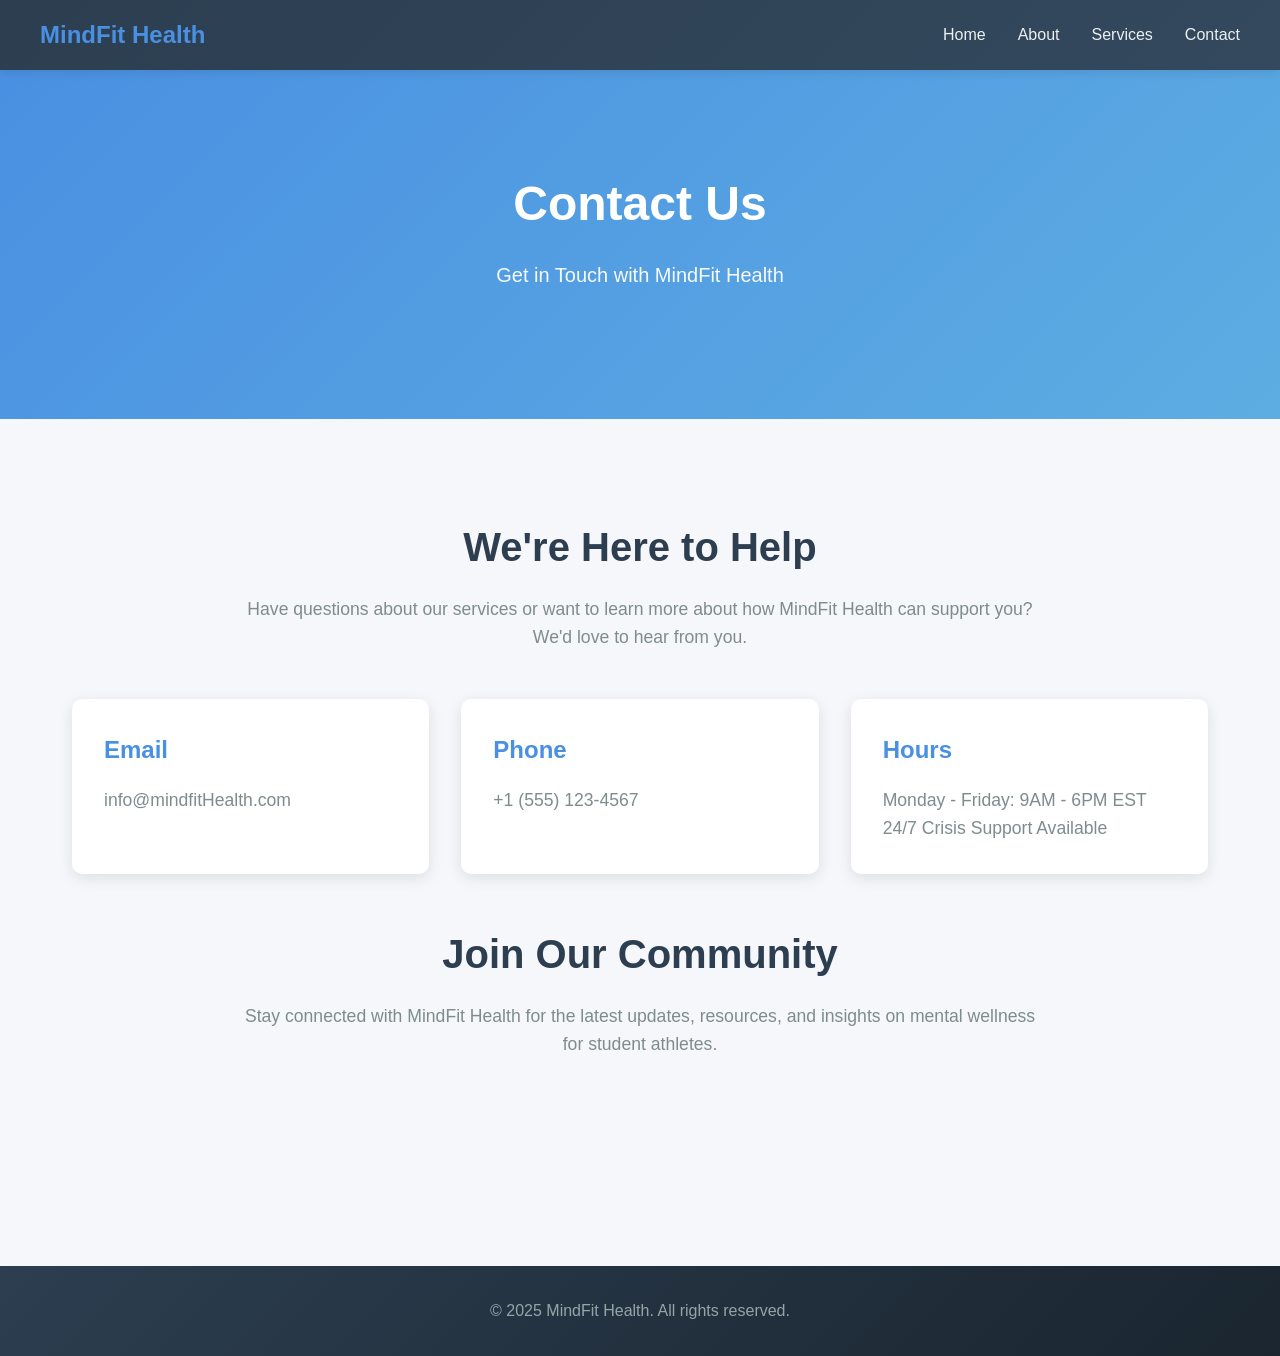
==== contact.html @ 3478e1e3 "Create initial website structure with loading page and main pages Co-authored-by: ofomamj-web <22924" ====
<!DOCTYPE html>
<html lang="en">
<head>
    <meta charset="UTF-8">
    <meta name="viewport" content="width=device-width, initial-scale=1.0">
    <title>Contact - MindFit Health</title>
    <link rel="stylesheet" href="main.css">
</head>
<body>
    <!-- Navigation -->
    <nav>
        <div class="nav-container">
            <a href="home.html" class="nav-logo">MindFit Health</a>
            <button class="menu-toggle" id="menuToggle">☰</button>
            <ul class="nav-menu" id="navMenu">
                <li><a href="home.html">Home</a></li>
                <li><a href="about.html">About</a></li>
                <li><a href="services.html">Services</a></li>
                <li><a href="contact.html">Contact</a></li>
            </ul>
        </div>
    </nav>

    <!-- Hero Section -->
    <section class="hero">
        <h1>Contact Us</h1>
        <p>Get in Touch with MindFit Health</p>
    </section>

    <!-- Contact Section -->
    <section class="section">
        <div class="container">
            <h2>We're Here to Help</h2>
            <p>Have questions about our services or want to learn more about how MindFit Health can support you? We'd love to hear from you.</p>
            
            <div class="features-grid" style="margin-top: 3rem;">
                <div class="feature-card">
                    <h3>Email</h3>
                    <p>info@mindfitHealth.com</p>
                </div>
                <div class="feature-card">
                    <h3>Phone</h3>
                    <p>+1 (555) 123-4567</p>
                </div>
                <div class="feature-card">
                    <h3>Hours</h3>
                    <p>Monday - Friday: 9AM - 6PM EST<br>24/7 Crisis Support Available</p>
                </div>
            </div>

            <div style="text-align: center; margin-top: 3rem;">
                <h2>Join Our Community</h2>
                <p>Stay connected with MindFit Health for the latest updates, resources, and insights on mental wellness for student athletes.</p>
            </div>
        </div>
    </section>

    <!-- Footer -->
    <footer>
        <p>&copy; 2025 MindFit Health. All rights reserved.</p>
    </footer>

    <script>
        // Mobile menu toggle
        const menuToggle = document.getElementById('menuToggle');
        const navMenu = document.getElementById('navMenu');

        menuToggle.addEventListener('click', () => {
            navMenu.classList.toggle('active');
        });
    </script>
</body>
</html>
---- main.css ----
/* Global Styles */
* {
    margin: 0;
    padding: 0;
    box-sizing: border-box;
}

body {
    font-family: 'Segoe UI', Tahoma, Geneva, Verdana, sans-serif;
    background-color: #f5f7fa;
    color: #2C3E50;
    line-height: 1.6;
}

/* Navigation Bar */
nav {
    background: linear-gradient(135deg, #2C3E50 0%, #34495e 100%);
    padding: 1rem 2rem;
    box-shadow: 0 2px 10px rgba(0, 0, 0, 0.1);
    position: sticky;
    top: 0;
    z-index: 1000;
}

.nav-container {
    max-width: 1200px;
    margin: 0 auto;
    display: flex;
    justify-content: space-between;
    align-items: center;
}

.nav-logo {
    color: #4A90E2;
    font-size: 1.5rem;
    font-weight: 700;
    text-decoration: none;
}

.nav-menu {
    display: flex;
    list-style: none;
    gap: 2rem;
}

.nav-menu a {
    color: #ecf0f1;
    text-decoration: none;
    font-weight: 500;
    transition: color 0.3s ease;
}

.nav-menu a:hover {
    color: #4A90E2;
}

/* Mobile Menu Toggle */
.menu-toggle {
    display: none;
    background: none;
    border: none;
    color: #ecf0f1;
    font-size: 1.5rem;
    cursor: pointer;
}

/* Main Content Container */
.container {
    max-width: 1200px;
    margin: 0 auto;
    padding: 2rem;
}

/* Hero Section */
.hero {
    background: linear-gradient(135deg, #4A90E2 0%, #5DADE2 100%);
    color: white;
    padding: 6rem 2rem;
    text-align: center;
}

.hero h1 {
    font-size: 3rem;
    margin-bottom: 1rem;
    font-weight: 700;
}

.hero p {
    font-size: 1.25rem;
    margin-bottom: 2rem;
    opacity: 0.95;
}

.cta-button {
    display: inline-block;
    padding: 1rem 2.5rem;
    background-color: #2C3E50;
    color: white;
    text-decoration: none;
    border-radius: 50px;
    font-weight: 600;
    transition: all 0.3s ease;
    box-shadow: 0 4px 15px rgba(0, 0, 0, 0.2);
}

.cta-button:hover {
    background-color: #1a252f;
    transform: translateY(-2px);
    box-shadow: 0 6px 20px rgba(0, 0, 0, 0.3);
}

/* Content Sections */
.section {
    padding: 4rem 2rem;
}

.section h2 {
    font-size: 2.5rem;
    margin-bottom: 1rem;
    color: #2C3E50;
    text-align: center;
}

.section p {
    font-size: 1.1rem;
    color: #7f8c8d;
    text-align: center;
    max-width: 800px;
    margin: 0 auto 3rem;
}

/* Features Grid */
.features-grid {
    display: grid;
    grid-template-columns: repeat(auto-fit, minmax(300px, 1fr));
    gap: 2rem;
    max-width: 1200px;
    margin: 0 auto;
}

.feature-card {
    background: white;
    padding: 2rem;
    border-radius: 10px;
    box-shadow: 0 4px 15px rgba(0, 0, 0, 0.1);
    transition: transform 0.3s ease, box-shadow 0.3s ease;
}

.feature-card:hover {
    transform: translateY(-5px);
    box-shadow: 0 6px 25px rgba(0, 0, 0, 0.15);
}

.feature-card h3 {
    color: #4A90E2;
    font-size: 1.5rem;
    margin-bottom: 1rem;
}

.feature-card p {
    color: #7f8c8d;
    text-align: left;
    margin: 0;
}

/* Footer */
footer {
    background: linear-gradient(135deg, #2C3E50 0%, #1a252f 100%);
    color: #ecf0f1;
    text-align: center;
    padding: 2rem;
    margin-top: 4rem;
}

footer p {
    margin: 0;
    color: #95a5a6;
}

/* Responsive Design */
@media (max-width: 768px) {
    .nav-menu {
        position: fixed;
        left: -100%;
        top: 70px;
        flex-direction: column;
        background-color: #2C3E50;
        width: 100%;
        text-align: center;
        transition: 0.3s;
        box-shadow: 0 10px 27px rgba(0, 0, 0, 0.05);
        padding: 2rem 0;
    }

    .nav-menu.active {
        left: 0;
    }

    .menu-toggle {
        display: block;
    }

    .hero h1 {
        font-size: 2rem;
    }

    .hero p {
        font-size: 1rem;
    }

    .section h2 {
        font-size: 2rem;
    }

    .features-grid {
        grid-template-columns: 1fr;
    }
}
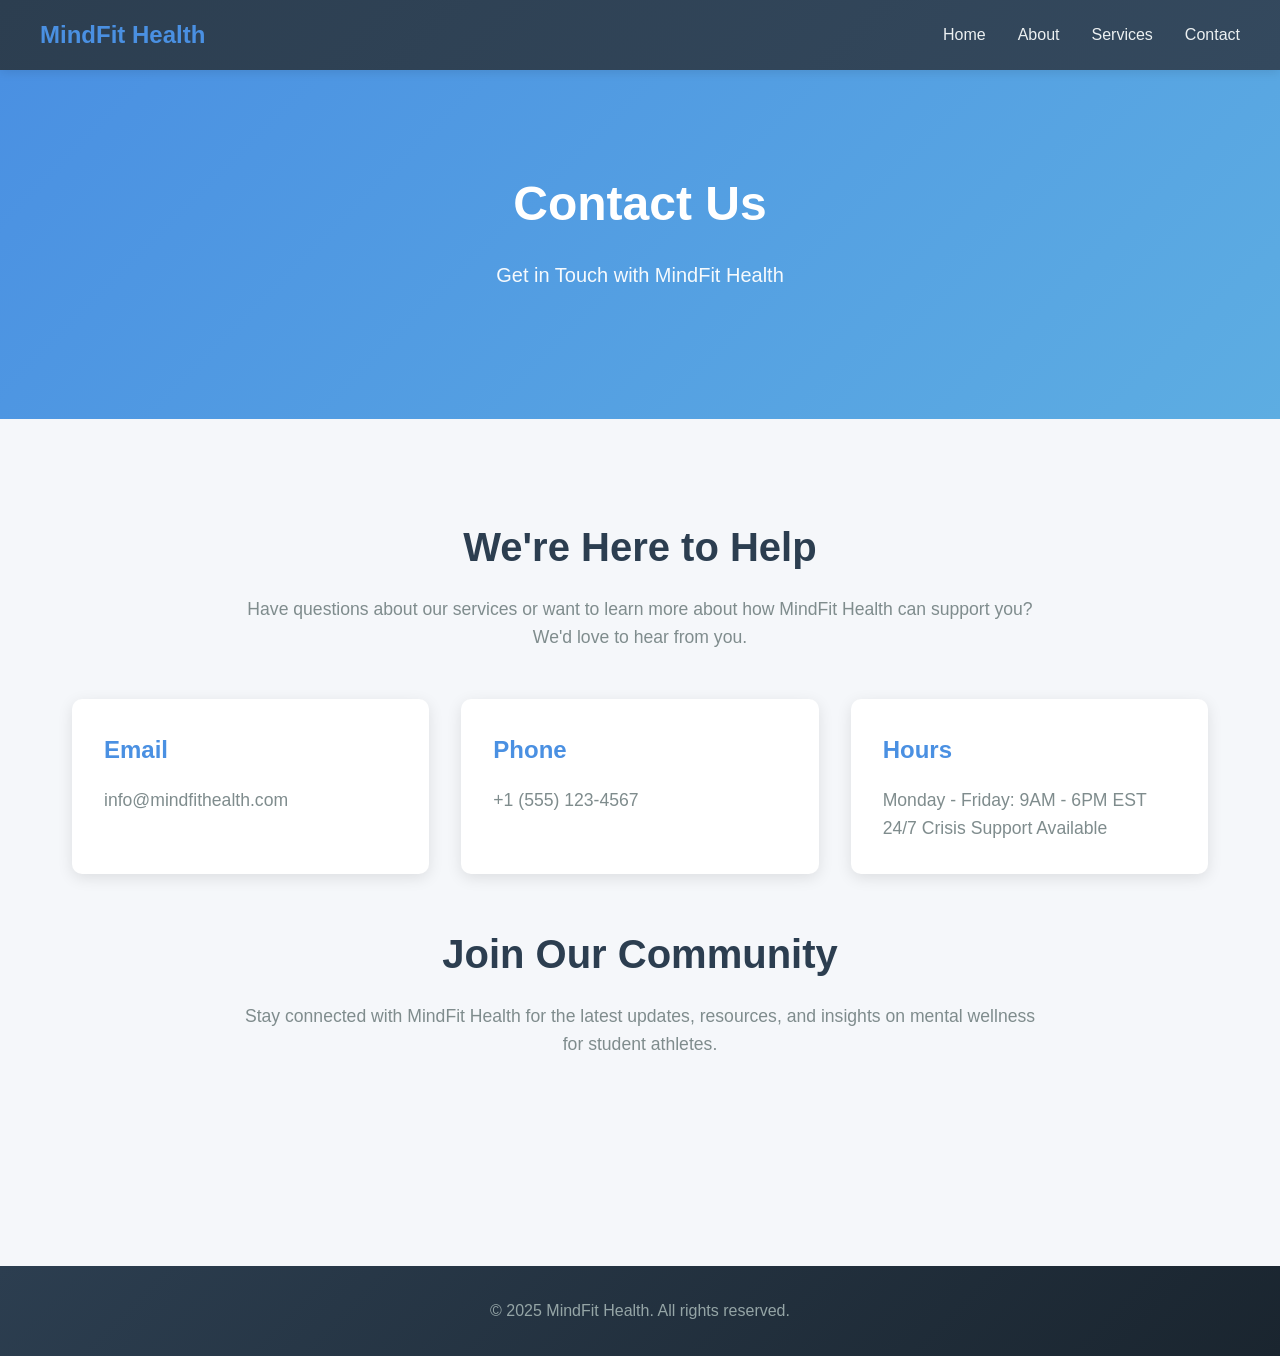
==== commit 26571607: "Update contact.html Co-authored-by: Copilot <175728472+Copilot@users.noreply.github.com>" ====
--- a/contact.html
+++ b/contact.html
@@ -36,7 +36,7 @@
             <div class="features-grid" style="margin-top: 3rem;">
                 <div class="feature-card">
                     <h3>Email</h3>
-                    <p>info@mindfitHealth.com</p>
+                    <p>info@mindfithealth.com</p>
                 </div>
                 <div class="feature-card">
                     <h3>Phone</h3>
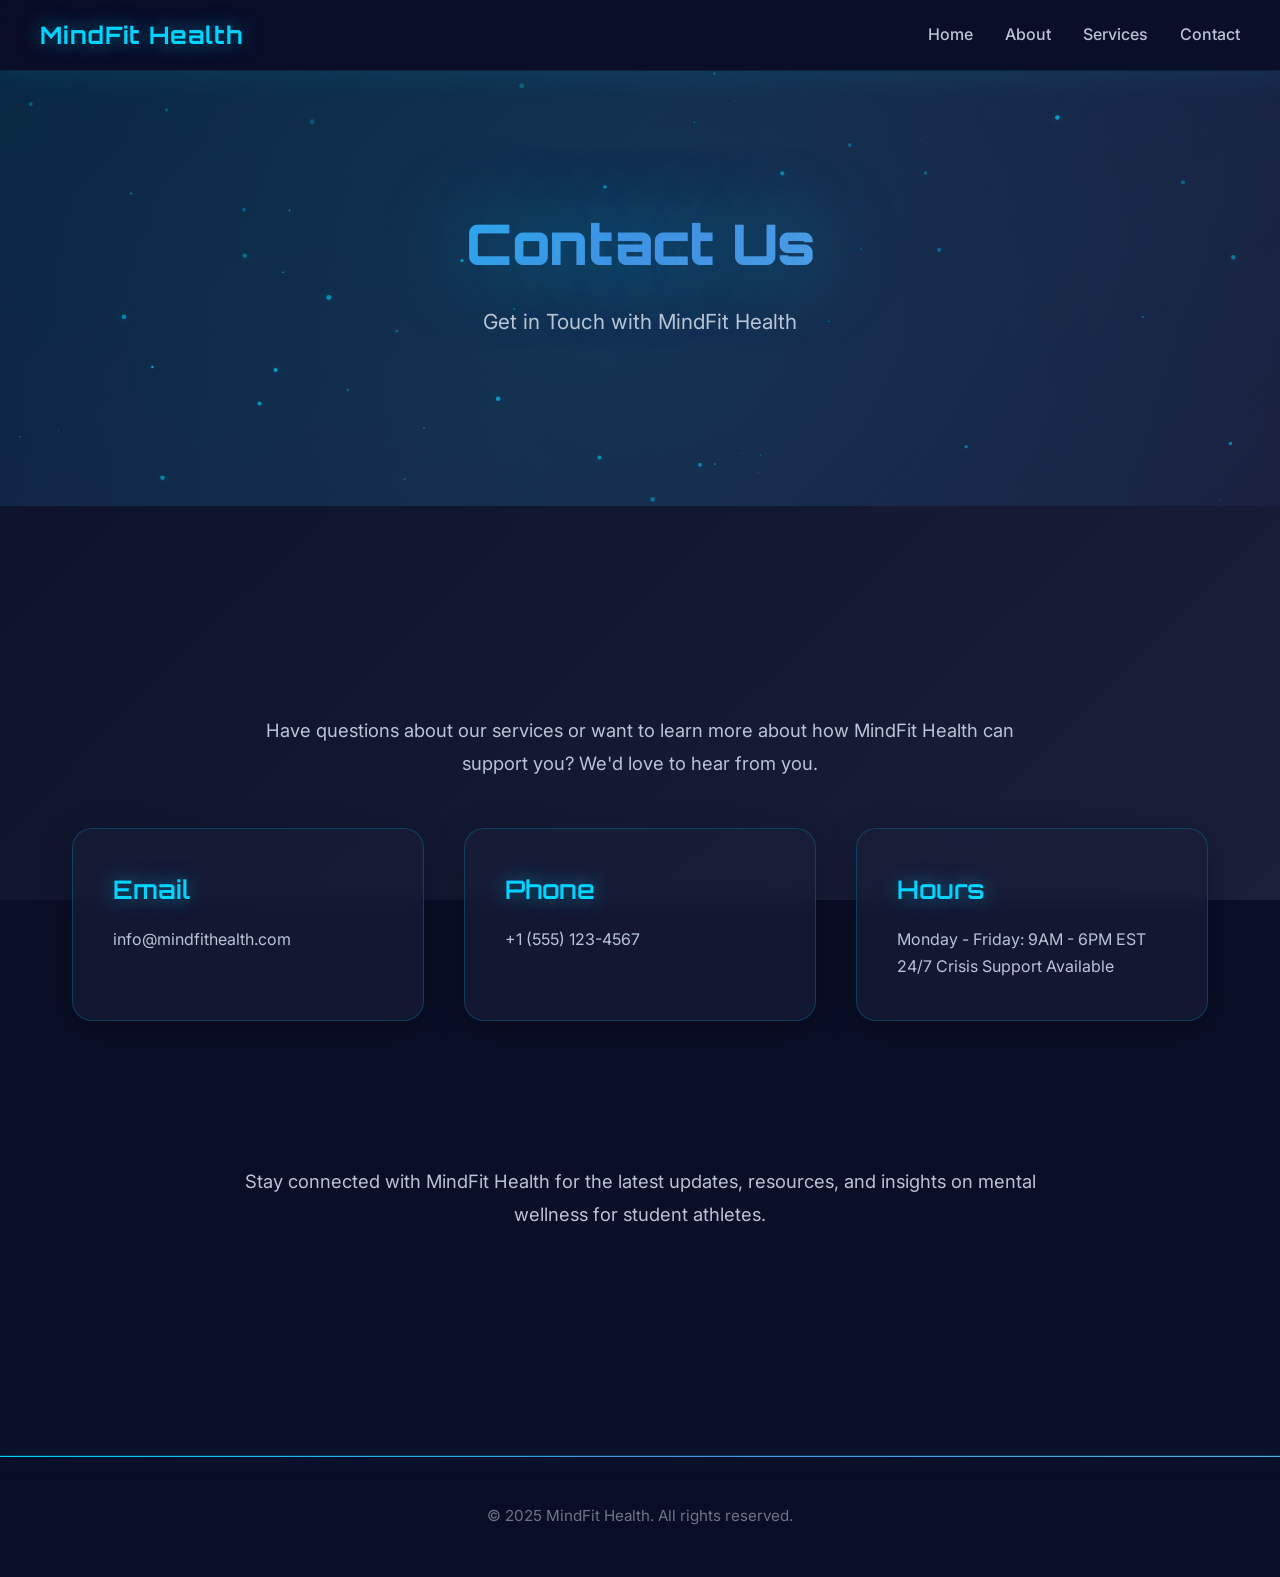
==== commit 241a38e6: "Transform website with cinematic dark theme and advanced animations Co-authored-by: ofomamj-web <229" ====
--- a/contact.html
+++ b/contact.html
@@ -60,6 +60,8 @@
         <p>&copy; 2025 MindFit Health. All rights reserved.</p>
     </footer>
 
+    <script src="particles.js"></script>
+    <script src="animations.js"></script>
     <script>
         // Mobile menu toggle
         const menuToggle = document.getElementById('menuToggle');
--- a/main.css
+++ b/main.css
@@ -1,4 +1,20 @@
 /* Global Styles */
+@import url('https://fonts.googleapis.com/css2?family=Orbitron:wght@400;500;700;900&family=Inter:wght@300;400;500;600;700&display=swap');
+
+:root {
+    --primary-bg: #0a0e27;
+    --secondary-bg: #1a1f3a;
+    --accent-color: #00d4ff;
+    --accent-glow: rgba(0, 212, 255, 0.5);
+    --text-primary: #ffffff;
+    --text-secondary: #b8c5d6;
+    --text-muted: #6b7688;
+    --card-bg: rgba(26, 31, 58, 0.6);
+    --card-border: rgba(0, 212, 255, 0.2);
+    --gradient-1: linear-gradient(135deg, #0a0e27 0%, #1a1f3a 50%, #2d1b4e 100%);
+    --gradient-2: linear-gradient(90deg, #00d4ff, #4A90E2, #5DADE2);
+}
+
 * {
     margin: 0;
     padding: 0;
@@ -6,20 +22,52 @@
 }
 
 body {
-    font-family: 'Segoe UI', Tahoma, Geneva, Verdana, sans-serif;
-    background-color: #f5f7fa;
-    color: #2C3E50;
+    font-family: 'Inter', 'Segoe UI', Tahoma, Geneva, Verdana, sans-serif;
+    background: var(--primary-bg);
+    color: var(--text-primary);
     line-height: 1.6;
+    overflow-x: hidden;
+}
+
+/* Smooth scrolling */
+html {
+    scroll-behavior: smooth;
+}
+
+/* Animated background */
+body::before {
+    content: '';
+    position: fixed;
+    top: 0;
+    left: 0;
+    width: 100%;
+    height: 100%;
+    background: linear-gradient(135deg, #0a0e27 0%, #1a1f3a 25%, #2d1b4e 50%, #1a1f3a 75%, #0a0e27 100%);
+    background-size: 400% 400%;
+    animation: gradientShift 20s ease infinite;
+    z-index: -1;
+}
+
+@keyframes gradientShift {
+    0%, 100% {
+        background-position: 0% 50%;
+    }
+    50% {
+        background-position: 100% 50%;
+    }
 }
 
 /* Navigation Bar */
 nav {
-    background: linear-gradient(135deg, #2C3E50 0%, #34495e 100%);
+    background: rgba(10, 14, 39, 0.85);
+    backdrop-filter: blur(10px);
+    -webkit-backdrop-filter: blur(10px);
     padding: 1rem 2rem;
-    box-shadow: 0 2px 10px rgba(0, 0, 0, 0.1);
+    box-shadow: 0 4px 30px rgba(0, 212, 255, 0.1);
     position: sticky;
     top: 0;
     z-index: 1000;
+    border-bottom: 1px solid rgba(0, 212, 255, 0.1);
 }
 
 .nav-container {
@@ -31,10 +79,19 @@
 }
 
 .nav-logo {
-    color: #4A90E2;
+    color: var(--accent-color);
     font-size: 1.5rem;
     font-weight: 700;
+    font-family: 'Orbitron', sans-serif;
     text-decoration: none;
+    text-shadow: 0 0 20px var(--accent-glow);
+    transition: all 0.3s ease;
+    letter-spacing: 1px;
+}
+
+.nav-logo:hover {
+    text-shadow: 0 0 30px var(--accent-glow), 0 0 60px var(--accent-glow);
+    transform: translateY(-2px);
 }
 
 .nav-menu {
@@ -44,24 +101,53 @@
 }
 
 .nav-menu a {
-    color: #ecf0f1;
+    color: var(--text-secondary);
     text-decoration: none;
     font-weight: 500;
-    transition: color 0.3s ease;
+    transition: all 0.3s ease;
+    position: relative;
+    padding: 0.5rem 0;
+}
+
+.nav-menu a::after {
+    content: '';
+    position: absolute;
+    bottom: 0;
+    left: 0;
+    width: 0;
+    height: 2px;
+    background: var(--gradient-2);
+    transition: width 0.3s ease;
+    box-shadow: 0 0 10px var(--accent-glow);
 }
 
 .nav-menu a:hover {
-    color: #4A90E2;
+    color: var(--accent-color);
+    text-shadow: 0 0 10px var(--accent-glow);
+}
+
+.nav-menu a:hover::after {
+    width: 100%;
 }
 
 /* Mobile Menu Toggle */
 .menu-toggle {
     display: none;
     background: none;
-    border: none;
-    color: #ecf0f1;
+    border: 2px solid var(--accent-color);
+    color: var(--accent-color);
     font-size: 1.5rem;
     cursor: pointer;
+    padding: 0.5rem 1rem;
+    border-radius: 5px;
+    transition: all 0.3s ease;
+    box-shadow: 0 0 20px var(--accent-glow);
+}
+
+.menu-toggle:hover {
+    background: rgba(0, 212, 255, 0.1);
+    box-shadow: 0 0 30px var(--accent-glow);
+    transform: scale(1.05);
 }
 
 /* Main Content Container */
@@ -73,108 +159,271 @@
 
 /* Hero Section */
 .hero {
-    background: linear-gradient(135deg, #4A90E2 0%, #5DADE2 100%);
+    background: linear-gradient(135deg, rgba(0, 212, 255, 0.1) 0%, rgba(74, 144, 226, 0.1) 50%, rgba(45, 27, 78, 0.2) 100%);
     color: white;
-    padding: 6rem 2rem;
+    padding: 8rem 2rem;
     text-align: center;
+    position: relative;
+    overflow: hidden;
+}
+
+.hero::before {
+    content: '';
+    position: absolute;
+    top: -50%;
+    left: -50%;
+    width: 200%;
+    height: 200%;
+    background: radial-gradient(circle, rgba(0, 212, 255, 0.1) 0%, transparent 70%);
+    animation: heroGlow 10s ease-in-out infinite;
+}
+
+@keyframes heroGlow {
+    0%, 100% {
+        transform: translate(0, 0) scale(1);
+        opacity: 0.5;
+    }
+    50% {
+        transform: translate(20px, 20px) scale(1.1);
+        opacity: 0.8;
+    }
 }
 
 .hero h1 {
-    font-size: 3rem;
+    font-size: 3.5rem;
     margin-bottom: 1rem;
-    font-weight: 700;
+    font-weight: 900;
+    font-family: 'Orbitron', sans-serif;
+    position: relative;
+    z-index: 1;
+    background: linear-gradient(135deg, #00d4ff 0%, #4A90E2 50%, #5DADE2 100%);
+    -webkit-background-clip: text;
+    -webkit-text-fill-color: transparent;
+    background-clip: text;
+    text-shadow: 0 0 80px var(--accent-glow);
+    animation: titleFloat 3s ease-in-out infinite;
+}
+
+@keyframes titleFloat {
+    0%, 100% {
+        transform: translateY(0);
+    }
+    50% {
+        transform: translateY(-10px);
+    }
 }
 
 .hero p {
-    font-size: 1.25rem;
-    margin-bottom: 2rem;
+    font-size: 1.3rem;
+    margin-bottom: 2.5rem;
     opacity: 0.95;
+    position: relative;
+    z-index: 1;
+    color: var(--text-secondary);
+    animation: fadeInUp 1s ease-out 0.3s both;
+}
+
+@keyframes fadeInUp {
+    from {
+        opacity: 0;
+        transform: translateY(30px);
+    }
+    to {
+        opacity: 1;
+        transform: translateY(0);
+    }
 }
 
 .cta-button {
     display: inline-block;
-    padding: 1rem 2.5rem;
-    background-color: #2C3E50;
+    padding: 1.2rem 3rem;
+    background: var(--gradient-2);
+    background-size: 200% 100%;
     color: white;
     text-decoration: none;
     border-radius: 50px;
     font-weight: 600;
-    transition: all 0.3s ease;
-    box-shadow: 0 4px 15px rgba(0, 0, 0, 0.2);
+    font-family: 'Orbitron', sans-serif;
+    letter-spacing: 1px;
+    transition: all 0.4s ease;
+    box-shadow: 0 4px 30px var(--accent-glow);
+    border: 2px solid var(--accent-color);
+    position: relative;
+    z-index: 1;
+    overflow: hidden;
+    animation: fadeInUp 1s ease-out 0.6s both;
+}
+
+.cta-button::before {
+    content: '';
+    position: absolute;
+    top: 0;
+    left: -100%;
+    width: 100%;
+    height: 100%;
+    background: linear-gradient(90deg, transparent, rgba(255, 255, 255, 0.3), transparent);
+    transition: left 0.5s ease;
+}
+
+.cta-button:hover::before {
+    left: 100%;
 }
 
 .cta-button:hover {
-    background-color: #1a252f;
-    transform: translateY(-2px);
-    box-shadow: 0 6px 20px rgba(0, 0, 0, 0.3);
+    background-position: 100% 0;
+    transform: translateY(-5px) scale(1.05);
+    box-shadow: 0 8px 40px var(--accent-glow), 0 0 60px var(--accent-glow);
 }
 
 /* Content Sections */
 .section {
-    padding: 4rem 2rem;
+    padding: 5rem 2rem;
+    position: relative;
 }
 
 .section h2 {
-    font-size: 2.5rem;
-    margin-bottom: 1rem;
-    color: #2C3E50;
+    font-size: 2.8rem;
+    margin-bottom: 1.5rem;
+    color: var(--text-primary);
     text-align: center;
+    font-family: 'Orbitron', sans-serif;
+    font-weight: 700;
+    background: linear-gradient(135deg, #00d4ff 0%, #ffffff 100%);
+    -webkit-background-clip: text;
+    -webkit-text-fill-color: transparent;
+    background-clip: text;
+    animation: fadeInUp 0.8s ease-out;
 }
 
 .section p {
-    font-size: 1.1rem;
-    color: #7f8c8d;
+    font-size: 1.15rem;
+    color: var(--text-secondary);
     text-align: center;
     max-width: 800px;
     margin: 0 auto 3rem;
+    line-height: 1.8;
+    animation: fadeInUp 0.8s ease-out 0.2s both;
 }
 
 /* Features Grid */
 .features-grid {
     display: grid;
     grid-template-columns: repeat(auto-fit, minmax(300px, 1fr));
-    gap: 2rem;
+    gap: 2.5rem;
     max-width: 1200px;
     margin: 0 auto;
 }
 
 .feature-card {
-    background: white;
-    padding: 2rem;
-    border-radius: 10px;
-    box-shadow: 0 4px 15px rgba(0, 0, 0, 0.1);
-    transition: transform 0.3s ease, box-shadow 0.3s ease;
+    background: var(--card-bg);
+    backdrop-filter: blur(10px);
+    -webkit-backdrop-filter: blur(10px);
+    padding: 2.5rem;
+    border-radius: 20px;
+    border: 1px solid var(--card-border);
+    box-shadow: 0 8px 32px rgba(0, 0, 0, 0.3);
+    transition: all 0.4s cubic-bezier(0.175, 0.885, 0.32, 1.275);
+    position: relative;
+    overflow: hidden;
+    animation: fadeInUp 0.8s ease-out both;
+}
+
+.feature-card::before {
+    content: '';
+    position: absolute;
+    top: 0;
+    left: 0;
+    width: 100%;
+    height: 100%;
+    background: radial-gradient(circle at top left, rgba(0, 212, 255, 0.1), transparent);
+    opacity: 0;
+    transition: opacity 0.4s ease;
+}
+
+.feature-card:hover::before {
+    opacity: 1;
 }
 
 .feature-card:hover {
-    transform: translateY(-5px);
-    box-shadow: 0 6px 25px rgba(0, 0, 0, 0.15);
+    transform: translateY(-15px) scale(1.02);
+    box-shadow: 0 20px 60px rgba(0, 212, 255, 0.3), 0 0 40px var(--accent-glow);
+    border-color: var(--accent-color);
+}
+
+.feature-card:nth-child(1) {
+    animation-delay: 0.1s;
+}
+
+.feature-card:nth-child(2) {
+    animation-delay: 0.2s;
+}
+
+.feature-card:nth-child(3) {
+    animation-delay: 0.3s;
+}
+
+.feature-card:nth-child(4) {
+    animation-delay: 0.4s;
+}
+
+.feature-card:nth-child(5) {
+    animation-delay: 0.5s;
+}
+
+.feature-card:nth-child(6) {
+    animation-delay: 0.6s;
 }
 
 .feature-card h3 {
-    color: #4A90E2;
-    font-size: 1.5rem;
+    color: var(--accent-color);
+    font-size: 1.6rem;
     margin-bottom: 1rem;
+    font-family: 'Orbitron', sans-serif;
+    font-weight: 600;
+    text-shadow: 0 0 20px var(--accent-glow);
+    transition: all 0.3s ease;
+}
+
+.feature-card:hover h3 {
+    text-shadow: 0 0 30px var(--accent-glow);
+    transform: translateX(5px);
 }
 
 .feature-card p {
-    color: #7f8c8d;
+    color: var(--text-secondary);
     text-align: left;
     margin: 0;
+    line-height: 1.7;
+    font-size: 1rem;
 }
 
 /* Footer */
 footer {
-    background: linear-gradient(135deg, #2C3E50 0%, #1a252f 100%);
-    color: #ecf0f1;
+    background: rgba(10, 14, 39, 0.9);
+    backdrop-filter: blur(10px);
+    color: var(--text-secondary);
     text-align: center;
-    padding: 2rem;
+    padding: 3rem 2rem;
     margin-top: 4rem;
+    border-top: 1px solid rgba(0, 212, 255, 0.2);
+    position: relative;
+}
+
+footer::before {
+    content: '';
+    position: absolute;
+    top: 0;
+    left: 0;
+    width: 100%;
+    height: 1px;
+    background: var(--gradient-2);
+    box-shadow: 0 0 20px var(--accent-glow);
 }
 
 footer p {
     margin: 0;
-    color: #95a5a6;
+    color: var(--text-muted);
+    font-size: 0.95rem;
 }
 
 /* Responsive Design */
@@ -184,12 +433,14 @@
         left: -100%;
         top: 70px;
         flex-direction: column;
-        background-color: #2C3E50;
+        background: rgba(10, 14, 39, 0.98);
+        backdrop-filter: blur(20px);
         width: 100%;
         text-align: center;
-        transition: 0.3s;
-        box-shadow: 0 10px 27px rgba(0, 0, 0, 0.05);
+        transition: left 0.4s cubic-bezier(0.68, -0.55, 0.265, 1.55);
+        box-shadow: 0 10px 40px rgba(0, 212, 255, 0.2);
         padding: 2rem 0;
+        border-bottom: 2px solid var(--accent-color);
     }
 
     .nav-menu.active {
@@ -201,18 +452,75 @@
     }
 
     .hero h1 {
-        font-size: 2rem;
+        font-size: 2.2rem;
     }
 
     .hero p {
-        font-size: 1rem;
+        font-size: 1.1rem;
     }
 
     .section h2 {
-        font-size: 2rem;
+        font-size: 2.2rem;
     }
 
     .features-grid {
         grid-template-columns: 1fr;
-    }
-}
+        gap: 1.5rem;
+    }
+
+    .cta-button {
+        padding: 1rem 2rem;
+        font-size: 0.95rem;
+    }
+}
+
+/* Scroll reveal animation utility */
+@keyframes fadeInUp {
+    from {
+        opacity: 0;
+        transform: translateY(40px);
+    }
+    to {
+        opacity: 1;
+        transform: translateY(0);
+    }
+}
+
+/* Additional cinematic effects */
+@keyframes shimmer {
+    0% {
+        background-position: -1000px 0;
+    }
+    100% {
+        background-position: 1000px 0;
+    }
+}
+
+/* Glass morphism utility */
+.glass {
+    background: rgba(255, 255, 255, 0.1);
+    backdrop-filter: blur(10px);
+    -webkit-backdrop-filter: blur(10px);
+    border: 1px solid rgba(255, 255, 255, 0.2);
+}
+
+/* Neon glow utility */
+.neon-glow {
+    box-shadow: 0 0 20px var(--accent-glow), 0 0 40px var(--accent-glow);
+}
+
+/* Smooth transitions for all interactive elements */
+a, button, .feature-card, .cta-button {
+    transition: all 0.3s ease;
+}
+
+/* Selection color */
+::selection {
+    background: var(--accent-color);
+    color: var(--primary-bg);
+}
+
+::-moz-selection {
+    background: var(--accent-color);
+    color: var(--primary-bg);
+}
